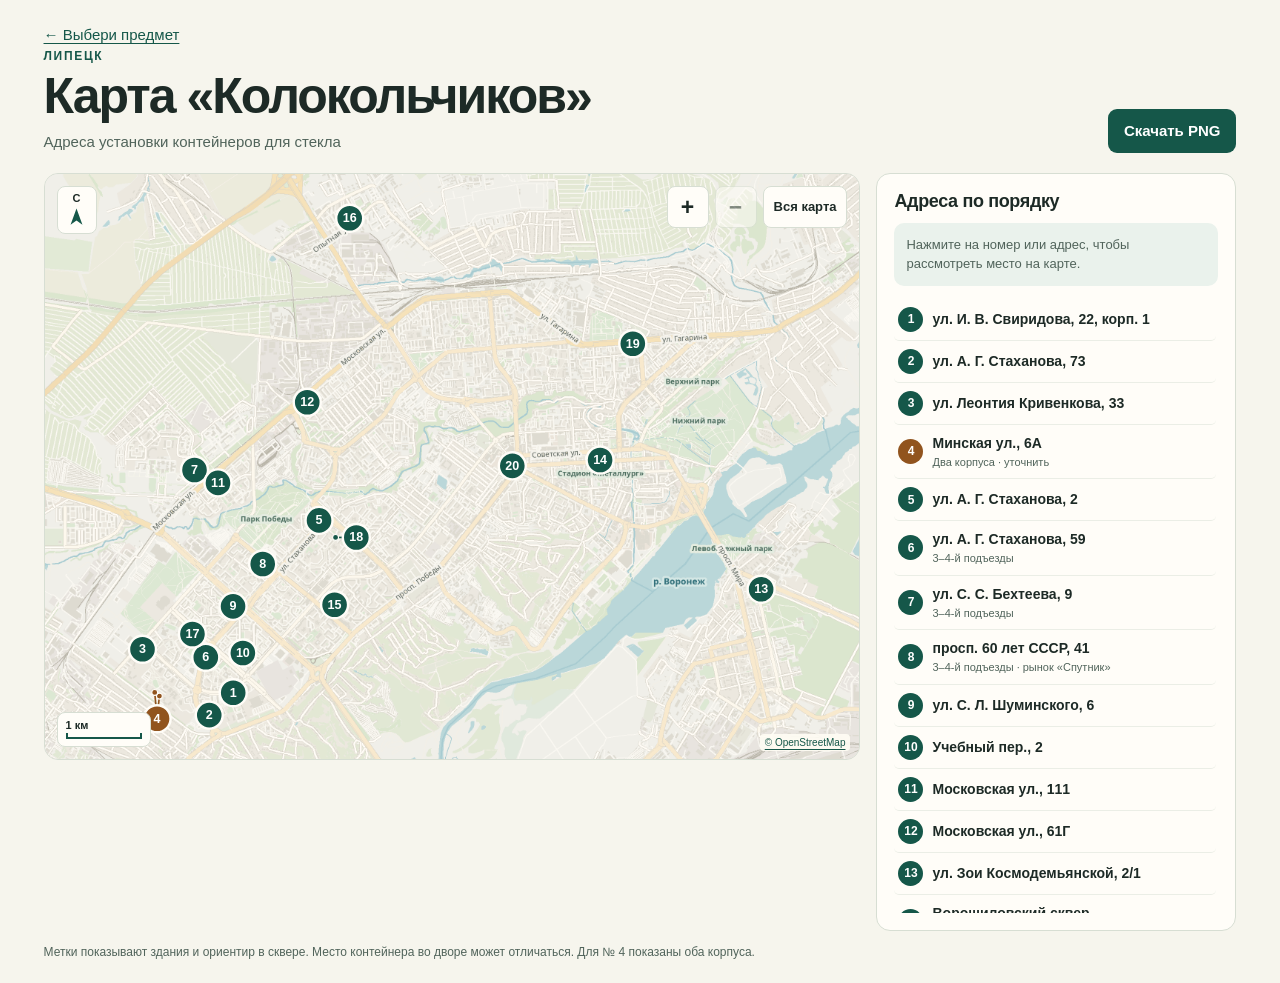
==== glass-map.html @ 1109a2d8 "Add Lipetsk glass container map and update social links" ====
<!doctype html>
<html lang="ru">
<head>
<meta charset="utf-8">
<meta name="viewport" content="width=device-width, initial-scale=1">
<title>Карта «Колокольчиков» · Липецк</title>
<style>
:root{color-scheme:light;--bg:#f6f5ed;--paper:#fffdf8;--ink:#1d2a26;--muted:#51645b;--green:#155749;--amber:#91541e;--border:#d7ded3;--soft:#eaf2ec}
*{box-sizing:border-box}
body{margin:0;background:var(--bg);color:var(--ink);font:15px/1.5 "Inter","Segoe UI",Arial,sans-serif}
button,a{touch-action:manipulation}
button{font:inherit;color:inherit;cursor:pointer}
a{color:var(--green);text-underline-offset:3px}
button:focus-visible,a:focus-visible,[tabindex]:focus-visible{outline:3px solid #21745a;outline-offset:3px}
header,main,footer{max-width:1550px;margin:auto;padding-inline:clamp(16px,3.4vw,48px)}
header{padding-top:24px;padding-bottom:20px;display:flex;justify-content:space-between;align-items:end;gap:16px}
.city{color:var(--green);font-size:12px;font-weight:800;letter-spacing:.14em;text-transform:uppercase}
h1{font-size:clamp(29px,4.2vw,50px);line-height:1.06;letter-spacing:-.04em;margin:5px 0 8px}
p{margin:0;color:var(--muted)}
.download{font-weight:720;text-decoration:none;display:inline-flex;padding:10px 16px;align-items:center;justify-content:center;min-height:44px;white-space:nowrap;border-radius:9px;background:var(--green);color:white;flex:none}
.download:hover{background:#0d463a}
main{display:grid;grid-template-columns:minmax(0,1fr) minmax(290px,360px);gap:16px;align-items:start}
.panel,.map{border:1px solid var(--border);border-radius:14px;background:var(--paper);overflow:hidden}
.map{position:relative;background:#f0efe9}
#map{display:block;width:100%;aspect-ratio:1100/790;touch-action:none;cursor:grab;user-select:none}
#map.dragging{cursor:grabbing}
.controls{position:absolute;top:12px;right:12px;display:flex;gap:6px;align-items:stretch}
.controls button{min-width:42px;min-height:42px;border-radius:8px;border:1px solid var(--border);background:var(--paper);font-weight:700}
.controls button.sign{font-size:23px;line-height:1}
.controls button:hover{background:var(--soft)}
.controls button:disabled{opacity:.5;cursor:default}
.controls button.all{padding-inline:10px;font-size:13px}
.north,.scale{position:absolute;pointer-events:none;background:var(--paper);border:1px solid var(--border);border-radius:8px;color:var(--ink)}
.north{left:12px;top:12px;width:40px;text-align:center;font-size:11px;font-weight:800;padding:3px 0}
.north svg{display:block;width:17px;height:20px;margin:0 auto 3px;fill:var(--green)}
.scale{bottom:12px;left:12px;padding:4px 8px 7px;font-size:11px;font-weight:720}
.scale span{display:block;height:6px;border:solid var(--green);border-width:0 2px 2px}
.basemap-credit{position:absolute;right:9px;bottom:8px;background:#fffdf5e8;padding:1px 5px;border-radius:4px;font-size:10px}
.marker{cursor:pointer;color:var(--green)}
.marker.uncertain{color:var(--amber)}
.marker .badge{fill:currentColor;stroke:var(--paper);stroke-width:2.5}
.marker text{fill:white;pointer-events:none;font-weight:750;font-size:13px;text-anchor:middle;dominant-baseline:central}
.marker line{stroke:currentColor;stroke-width:2.2}
.marker .anchor{stroke:var(--paper);stroke-width:1.5;fill:currentColor}
.marker.selected .badge,.marker:focus .badge{stroke:#ecd16c;stroke-width:4}
.panel{padding:17px;display:flex;flex-direction:column;max-height:min(770px,calc(100dvh - 142px))}
h2{font-size:18px;line-height:1.2;margin:0 0 10px;letter-spacing:-.02em}
.selected-card{border-radius:10px;background:var(--soft);padding:12px;margin-bottom:13px}
.selected-card h3{margin:0 0 2px;font-size:15px;line-height:1.4}
.selected-card p{font-size:13px}
.sources{margin:8px 0 0;padding:0;list-style:none;font-size:13px}
.sources a{display:inline-block;padding:3px 0}
.ordered{margin:0;padding:0 2px 0 0;list-style:none;overflow:auto;overscroll-behavior:contain;min-height:120px}
.addr{display:flex;width:100%;align-items:center;gap:9px;background:none;text-align:left;border:0;border-bottom:1px solid #ebeee6;padding:8px 4px;border-radius:5px}
.addr:hover,.addr[aria-pressed=true]{background:var(--soft)}
.addr:focus-visible{outline-offset:-2px}
.number{border-radius:100%;width:25px;height:25px;flex:none;display:grid;place-items:center;background:var(--green);color:white;font-size:12px;font-weight:800}
.number.alt{background:var(--amber)}
.addr strong{display:block;font-weight:620;font-size:14px}
.addr small{display:block;font-size:11px;color:var(--muted)}
footer{padding-top:12px;padding-bottom:22px;font-size:12px}
@media(max-width:820px){
 main{grid-template-columns:1fr}
 .panel{max-height:none}
 .ordered{min-height:0;overflow:visible}
 header{align-items:start}
}
@media(max-width:490px){
 header{display:block}
 .download{margin-top:12px}
 .controls{right:7px;top:7px}
 .controls button{min-width:35px;min-height:36px}
 .north{left:7px;top:7px;width:29px}
 p,body{font-size:14px}
 #map{aspect-ratio:1.13}
}
</style>
</head>
<body>
<header>
 <div>
  <a href="index.html#glass">← Выбери предмет</a>
  <div class="city">Липецк</div>
  <h1>Карта «Колокольчиков»</h1>
  <p>Адреса установки контейнеров для стекла</p>
 </div>
 <a class="download" href="assets/maps/glass-map-print.png" download="Lipetsk_Glass_Map.png">Скачать PNG</a>
</header>
<main>
 <section class="map" aria-label="Интерактивная карта">
  <svg id="map" xmlns="http://www.w3.org/2000/svg" viewBox="0 0 1100 790" role="group" aria-label="Карта Липецка с номерами из таблицы">
   <image href="assets/maps/lipetsk-basemap.png" x="0" y="0" width="1100" height="790"></image>
   <g id="markers"></g>
  </svg>
  <div class="north" aria-label="Север">С<svg viewBox="0 0 20 22" aria-hidden="true"><path d="M10 1 3 20l7-5 7 5z"></path></svg></div>
  <div class="controls" aria-label="Управление масштабом">
   <button type="button" class="sign" id="plus" aria-label="Приблизить">+</button>
   <button type="button" class="sign" id="minus" aria-label="Отдалить">−</button>
   <button type="button" class="all" id="reset">Вся карта</button>
  </div>
  <div class="scale" id="scale"><div></div><span></span></div>
  <a class="basemap-credit" href="https://www.openstreetmap.org/copyright" target="_blank" rel="noreferrer">© OpenStreetMap</a>
 </section>
 <section class="panel" aria-label="Список адресов">
  <h2>Адреса по порядку</h2>
  <div class="selected-card" id="selected" aria-live="polite">
   <p>Нажмите на номер или адрес, чтобы рассмотреть место на карте.</p>
  </div>
  <ol class="ordered" id="ordered"></ol>
 </section>
</main>
<footer>
 <p>Метки показывают здания и ориентир в сквере. Место контейнера во дворе может отличаться. Для № 4 показаны оба корпуса.</p>
</footer>
<noscript><p>Для интерактивной карты включите JavaScript. Изображение доступно по кнопке «Скачать PNG».</p></noscript>
<script>
"use strict";
const {entries,width,height,scale} = {"entries": [{"id": 1, "address": "ул. И. В. Свиридова, 22, корп. 1", "note": "", "coords": [[39.5184383, 52.575854500000005]], "targets": [[254.04, 700.13]], "links": [["Объект на OpenStreetMap", "https://www.openstreetmap.org/way/834590747"]], "badge": [254.04, 700.13]}, {"id": 2, "address": "ул. А. Г. Стаханова, 73", "note": "", "coords": [[39.51378645, 52.573210700000004]], "targets": [[221.7, 730.38]], "links": [["Объект на OpenStreetMap", "https://www.openstreetmap.org/way/1218992581"]], "badge": [221.7, 730.38]}, {"id": 3, "address": "ул. Леонтия Кривенкова, 33", "note": "", "coords": [[39.50083015, 52.5809736]], "targets": [[131.6, 641.56]], "links": [["Объект на OpenStreetMap", "https://www.openstreetmap.org/way/1369915680"]], "badge": [131.6, 641.56]}, {"id": 4, "address": "Минская ул., 6А", "note": "В таблице корпус не указан. У адреса два корпуса ЖК «Геометрия». Оба показаны на карте.", "coords": [[39.50410935, 52.57545184999999], [39.5031995, 52.575889849999996]], "targets": [[154.4, 704.74], [148.08, 699.73]], "links": [["Корпус 1 на OpenStreetMap", "https://www.openstreetmap.org/way/367088359"], ["Корпус 2 на OpenStreetMap", "https://www.openstreetmap.org/way/1154915536"], ["Адреса от застройщика", "https://odsk-group.ru/projects-finished?city=43"]], "badge": [151.24, 735.24]}, {"id": 5, "address": "ул. А. Г. Стаханова, 2", "note": "", "coords": [[39.53509569605636, 52.596174]], "targets": [[369.87, 467.58]], "links": [["Объект на OpenStreetMap", "https://www.openstreetmap.org/relation/17671521"]], "badge": [369.87, 467.58]}, {"id": 6, "address": "ул. А. Г. Стаханова, 59", "note": "В таблице указаны 3–4-й подъезды. Метка показывает здание.", "coords": [[39.51311669954184, 52.5800336]], "targets": [[217.04, 652.31]], "links": [["Объект на OpenStreetMap", "https://www.openstreetmap.org/relation/17716748"]], "badge": [217.04, 652.31]}, {"id": 7, "address": "ул. С. С. Бехтеева, 9", "note": "В таблице указаны 3–4-й подъезды. Метка показывает здание.", "coords": [[39.5109229, 52.6021128]], "targets": [[201.78, 399.59]], "links": [["Объект на OpenStreetMap", "https://www.openstreetmap.org/relation/17717199"]], "badge": [201.78, 399.59]}, {"id": 8, "address": "просп. 60 лет СССР, 41", "note": "В таблице указаны 3–4-й подъезды, ориентир — рынок «Спутник». Метка показывает здание.", "coords": [[39.5241638, 52.591031349999994]], "targets": [[293.86, 526.45]], "links": [["Объект на OpenStreetMap", "https://www.openstreetmap.org/way/93225649"]], "badge": [293.86, 526.45]}, {"id": 9, "address": "ул. С. Л. Шуминского, 6", "note": "", "coords": [[39.51840445, 52.58604135]], "targets": [[253.81, 583.56]], "links": [["Объект на OpenStreetMap", "https://www.openstreetmap.org/way/180227662"]], "badge": [253.81, 583.56]}, {"id": 10, "address": "Учебный пер., 2", "note": "", "coords": [[39.520311500000005, 52.580544200000006]], "targets": [[267.07, 646.47]], "links": [["Объект на OpenStreetMap", "https://www.openstreetmap.org/way/370488552"]], "badge": [267.07, 646.47]}, {"id": 11, "address": "Московская ул., 111", "note": "", "coords": [[39.51547975, 52.60059765]], "targets": [[233.47, 416.94]], "links": [["Объект на OpenStreetMap", "https://www.openstreetmap.org/way/93217052"]], "badge": [233.47, 416.94]}, {"id": 12, "address": "Московская ул., 61Г", "note": "", "coords": [[39.53280515, 52.61010675]], "targets": [[353.94, 308.06]], "links": [["Объект на OpenStreetMap", "https://www.openstreetmap.org/way/86952848"]], "badge": [353.94, 308.06]}, {"id": 13, "address": "ул. Зои Космодемьянской, 2/1", "note": "", "coords": [[39.620914, 52.588061]], "targets": [[966.62, 560.44]], "links": [["Объект на OpenStreetMap", "https://www.openstreetmap.org/relation/6604559"], ["Адрес и метка на карте", "https://www.mirkvartir.ru/373478807/"]], "badge": [966.62, 560.44]}, {"id": 14, "address": "Ворошиловский сквер", "note": "Сквер у стадиона «Металлург». Ориентир в сквере — памятник Алексею Хренникову.", "coords": [[39.5896543, 52.6032955]], "targets": [[749.25, 386.05]], "links": [["Памятник в сквере на OpenStreetMap", "https://www.openstreetmap.org/node/13012010168"], ["Расположение сквера в постановлении администрации", "https://base.garant.ru/73226885/"]], "badge": [749.25, 386.05]}, {"id": 15, "address": "просп. 60 лет СССР, 16", "note": "", "coords": [[39.538114050000004, 52.586235450000004]], "targets": [[390.86, 581.34]], "links": [["Объект на OpenStreetMap", "https://www.openstreetmap.org/way/93182630"]], "badge": [390.86, 581.34]}, {"id": 16, "address": "Опытная ул., 17Б", "note": "", "coords": [[39.541049, 52.63179345]], "targets": [[411.27, 59.65]], "links": [["Объект на OpenStreetMap", "https://www.openstreetmap.org/way/834559682"]], "badge": [411.27, 59.65]}, {"id": 17, "address": "ул. Эдуарда Белана, 10", "note": "", "coords": [[39.51052755, 52.58278235]], "targets": [[199.03, 620.86]], "links": [["Объект на OpenStreetMap", "https://www.openstreetmap.org/way/201095770"]], "badge": [199.03, 620.86]}, {"id": 18, "address": "ул. Водопьянова, 25", "note": "", "coords": [[39.53830445, 52.594164750000004]], "targets": [[392.18, 490.58]], "links": [["Объект на OpenStreetMap", "https://www.openstreetmap.org/way/93185145"]], "badge": [420.18, 490.58]}, {"id": 19, "address": "ул. Гагарина, 35", "note": "Ориентир из таблицы — магазин «Кристалл».", "coords": [[39.596004, 52.616996]], "targets": [[793.4, 229.16]], "links": [["Объект на OpenStreetMap", "https://www.openstreetmap.org/way/147637522"], ["Здание в Яндекс Картах", "https://yandex.com/maps/9/lipetsk/house/Z0AYcw5mSUUDQFtofXpwd3VqYQ%3D%3D/"]], "badge": [793.4, 229.16]}, {"id": 20, "address": "пл. Победы, 3А", "note": "Ориентир из таблицы — Центральный рынок.", "coords": [[39.572612, 52.602609]], "targets": [[630.75, 393.91]], "links": [["Объект на OpenStreetMap", "https://www.openstreetmap.org/relation/13601965"], ["Здание в Яндекс Картах", "https://yandex.com/maps/9/lipetsk/house/ploshchad_pobedy_3a/Z0AYcwBiT0QFQFtofXpxc3pjbA%3D%3D/"]], "badge": [630.75, 393.91]}], "width": 1100, "height": 790, "scale": 102.85056374997312};
const map = document.getElementById("map");
const markers = document.getElementById("markers");
const ordered = document.getElementById("ordered");
const selected = document.getElementById("selected");
const scaleBar = document.getElementById("scale");
const plus = document.getElementById("plus");
const minus = document.getElementById("minus");
const SVG_NS = "http://www.w3.org/2000/svg";
const maxZoom = 6.5;
const bounds = {x:0,y:0,w:width,h:height};
let view = {...bounds};

function svg(tag,attrs,parent) {
 const element = document.createElementNS(SVG_NS,tag);
 for (const [name,value] of Object.entries(attrs)) element.setAttribute(name,value);
 parent.append(element);
 return element;
}
function html(tag,value,parent,className) {
 const element=document.createElement(tag);
 if (value) element.textContent=value;
 if (className) element.className=className;
 parent.append(element);
 return element;
}
const notes = {4:"Два корпуса · уточнить",6:"3–4-й подъезды",7:"3–4-й подъезды",8:"3–4-й подъезды · рынок «Спутник»",14:"У стадиона «Металлург»"};
for (const e of entries) {
 const [x,y] = e.badge;
 const marker = svg("g",{"class":"marker"+(e.id===4?" uncertain":""),"aria-label":e.id+". "+e.address,
   "aria-pressed":"false","tabindex":0,"role":"button"},markers);
 svg("title",{},marker).textContent=e.id+". "+e.address;
 for (const [a,b] of e.targets) {
  if (Math.hypot(x-a,y-b)>3) {
   svg("line",{x1:a,y1:b,x2:x,y2:y},marker);
   svg("circle",{"cx":a,"cy":b,"r":4,"class":"anchor"},marker);
  }
 }
 const badge = svg("g",{transform:"translate("+x+" "+y+")"},marker);
 svg("circle",{cx:0,cy:0,r:14,"class":"badge"},badge);
 svg("text",{x:0,y:0,"aria-hidden":"true"},badge).textContent=e.id;
 e.badgeElement=badge;
 marker.addEventListener("click", () => choose(e));
 marker.addEventListener("keydown", event => {
  if (!["Enter"," "].includes(event.key)) return;
  event.preventDefault();
  choose(e);
 });
 const li=html("li","",ordered);
 const button=html("button","",li,"addr");
 button.type="button";
 button.setAttribute("aria-pressed","false");
 html("span",e.id,button,"number"+(e.id===4?" alt":""));
 const title=html("span","",button);
 html("strong",e.address,title);
 if (notes[e.id]) html("small",notes[e.id],title);
 button.addEventListener("click",()=>{
  choose(e);
  if(matchMedia("(max-width:820px)").matches) map.parentElement.scrollIntoView({block:"start"});
 });
 e.marker=marker;
 e.button=button;
}
function choose(entry) {
 for (const e of entries) {
  e.marker.classList.toggle("selected",e===entry);
  e.marker.setAttribute("aria-pressed",String(e===entry));
  e.button.setAttribute("aria-pressed",String(e===entry));
 }
 selected.replaceChildren();
 html("h3",entry.id+". "+entry.address,selected);
 if(entry.note) html("p",entry.note,selected);
 const links=html("ul","",selected,"sources");
 for (const [label,url] of entry.links) {
  const a=html("a",label,html("li","",links));
  a.href=url;
  a.target="_blank";
  a.rel="noopener noreferrer";
 }
 const [x,y]=entry.targets.reduce(([x,y],[a,b])=>[x+a/entry.targets.length,y+b/entry.targets.length],[0,0]);
 zoomTo(Math.max(3.5,width/view.w), x,y);
}
function limit(value,min,max) {return Math.min(Math.max(value,min),max)}
function render(next) {
 view={...next,x:limit(next.x,0,width-next.w),y:limit(next.y,0,height-next.h)};
 map.setAttribute("viewBox",[view.x,view.y,view.w,view.h].join(" "));
 plus.disabled=width/view.w>=maxZoom-0.01;
 minus.disabled=width/view.w<=1.01;
 const realScale=Math.min(map.clientWidth/view.w,map.clientHeight/view.h);
 const targetSize=matchMedia("(max-width:490px)").matches?20:27;
 const factor=limit(targetSize/(28*realScale),0.11,1.85);
 for (const e of entries) e.badgeElement.setAttribute("transform",
     "translate("+e.badge.join(" ")+") scale("+factor+")");
 const bar=scale*realScale;
 const km=[2,1,0.5,0.25,0.1,0.05].find(value=>value*bar<=108)??0.05;
 scaleBar.firstElementChild.textContent=km<1?Math.round(km*1000)+" м":km+" км";
 scaleBar.lastElementChild.style.width=Math.max(12,bar*km)+"px";
}
function zoomTo(z,x,y,fx=0.5,fy=0.5) {
 const zoom=limit(z,1,maxZoom);
 const w=width/zoom;
 const h=height/zoom;
 render({x:x-fx*w,y:y-fy*h,w,h});
}
function zoomRelative(mult) {zoomTo(width/view.w*mult,view.x+view.w/2,view.y+view.h/2)}
function point(clientX,clientY) {
 const pos=map.createSVGPoint();
 pos.x=clientX;
 pos.y=clientY;
 return pos.matrixTransform(map.getScreenCTM().inverse());
}
plus.addEventListener("click",()=>zoomRelative(1.55));
minus.addEventListener("click",()=>zoomRelative(1/1.55));
document.getElementById("reset").addEventListener("click",()=>render(bounds));
map.addEventListener("wheel",event=>{
 if(!event.ctrlKey&&!event.metaKey) return;
 event.preventDefault();
 const {x,y}=point(event.clientX,event.clientY);
 zoomTo(width/view.w*(event.deltaY<0?1.18:1/1.18),x,y,(x-view.x)/view.w,(y-view.y)/view.h);
},{passive:false});
let fingers=new Map();
let start=null;
let moved=false;
function restart() {
 const contacts=[...fingers.values()];
 if (!contacts.length) return;
 const [a,b]=contacts;
 const mid=b?[(a.x+b.x)/2,(a.y+b.y)/2]:[a.x,a.y];
 const anchor=point(...mid);
 start={mid,anchor,view:{...view},distance:b?Math.hypot(a.x-b.x,a.y-b.y):null};
}
map.addEventListener("pointerdown",event=>{
 if (event.button!==0) return;
 if (!fingers.size) moved=false;
 if (fingers.size>=2) return;
 fingers.set(event.pointerId,{x:event.clientX,y:event.clientY});
 restart();
});
map.addEventListener("pointermove",event=>{
 if(!fingers.has(event.pointerId)||!start) return;
 fingers.set(event.pointerId,{x:event.clientX,y:event.clientY});
 const [a,b]=[...fingers.values()];
 const mid=b?[(a.x+b.x)/2,(a.y+b.y)/2]:[a.x,a.y];
 const dx=mid[0]-start.mid[0];
 const dy=mid[1]-start.mid[1];
 if (!b&&!moved&&Math.hypot(dx,dy)<5) return;
 moved=true;
 if(!map.hasPointerCapture(event.pointerId)) map.setPointerCapture(event.pointerId);
 map.classList.add("dragging");
 const zoom=width/start.view.w;
 const z=limit(b&&start.distance?zoom*Math.hypot(a.x-b.x,a.y-b.y)/start.distance:zoom,1,maxZoom);
 const w=width/z;
 const h=height/z;
 const nextScale=Math.min(map.clientWidth/w,map.clientHeight/h);
 render({x:start.anchor.x-(start.anchor.x-start.view.x)*w/start.view.w-dx/nextScale,
         y:start.anchor.y-(start.anchor.y-start.view.y)*h/start.view.h-dy/nextScale,w,h});
});
function release(event) {
 if(!fingers.delete(event.pointerId)) return;
 if(fingers.size) restart();
 else {
  start=null;
  map.classList.remove("dragging");
 }
}
window.addEventListener("pointerup",release);
window.addEventListener("pointercancel",release);
map.addEventListener("click",event=>{if(moved){event.stopPropagation();moved=false;}},true);
new ResizeObserver(()=>render(view)).observe(map);
render(view);
</script>
</body>
</html>
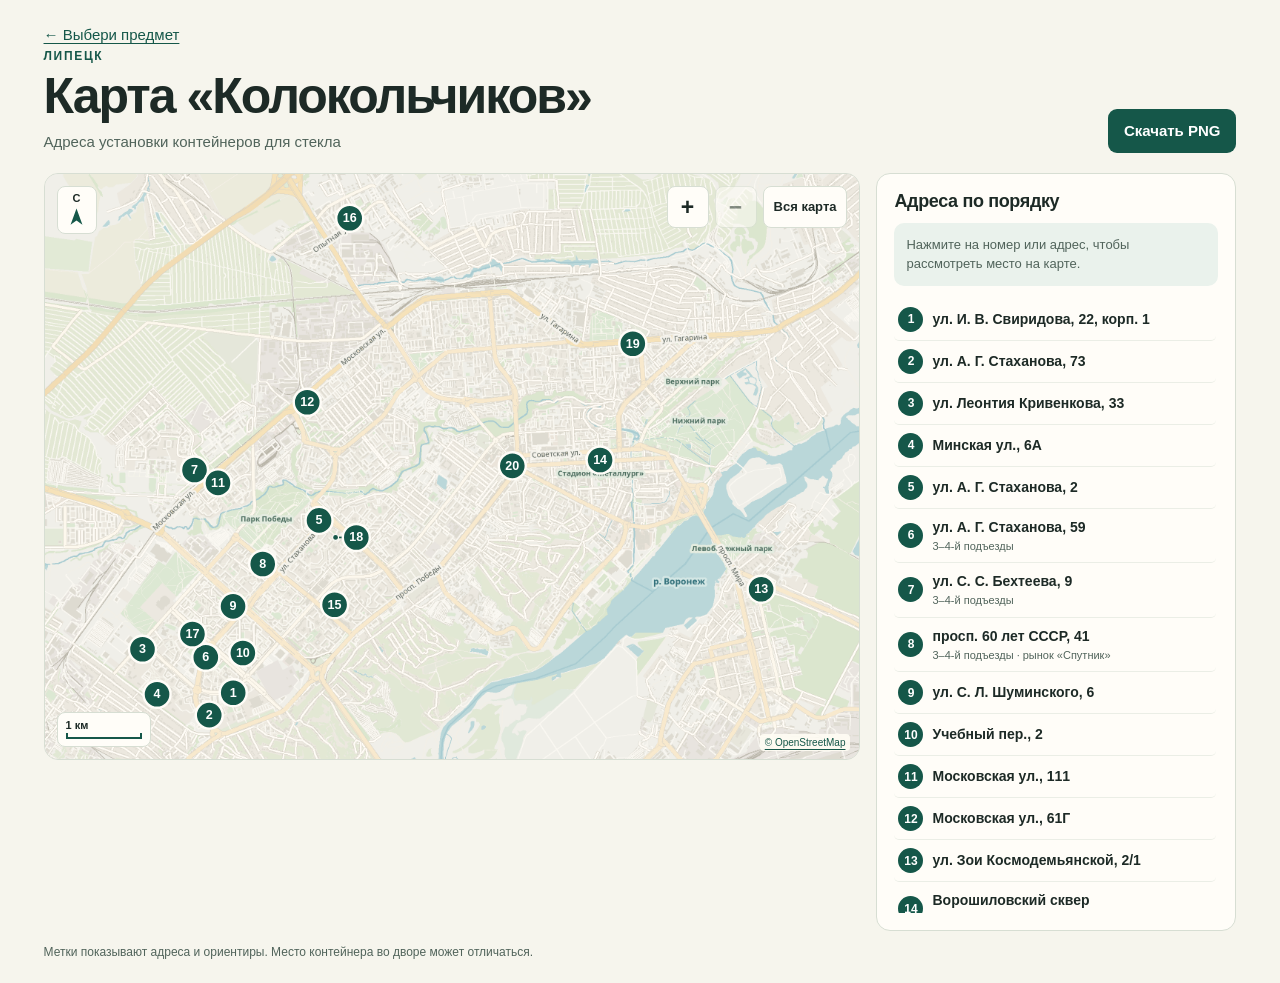
==== commit a54b9a41: "Show one glass collection marker at Minskaya 6A" ====
--- a/glass-map.html
+++ b/glass-map.html
@@ -5,7 +5,7 @@
 <meta name="viewport" content="width=device-width, initial-scale=1">
 <title>Карта «Колокольчиков» · Липецк</title>
 <style>
-:root{color-scheme:light;--bg:#f6f5ed;--paper:#fffdf8;--ink:#1d2a26;--muted:#51645b;--green:#155749;--amber:#91541e;--border:#d7ded3;--soft:#eaf2ec}
+:root{color-scheme:light;--bg:#f6f5ed;--paper:#fffdf8;--ink:#1d2a26;--muted:#51645b;--green:#155749;--border:#d7ded3;--soft:#eaf2ec}
 *{box-sizing:border-box}
 body{margin:0;background:var(--bg);color:var(--ink);font:15px/1.5 "Inter","Segoe UI",Arial,sans-serif}
 button,a{touch-action:manipulation}
@@ -37,7 +37,6 @@
 .scale span{display:block;height:6px;border:solid var(--green);border-width:0 2px 2px}
 .basemap-credit{position:absolute;right:9px;bottom:8px;background:#fffdf5e8;padding:1px 5px;border-radius:4px;font-size:10px}
 .marker{cursor:pointer;color:var(--green)}
-.marker.uncertain{color:var(--amber)}
 .marker .badge{fill:currentColor;stroke:var(--paper);stroke-width:2.5}
 .marker text{fill:white;pointer-events:none;font-weight:750;font-size:13px;text-anchor:middle;dominant-baseline:central}
 .marker line{stroke:currentColor;stroke-width:2.2}
@@ -55,7 +54,6 @@
 .addr:hover,.addr[aria-pressed=true]{background:var(--soft)}
 .addr:focus-visible{outline-offset:-2px}
 .number{border-radius:100%;width:25px;height:25px;flex:none;display:grid;place-items:center;background:var(--green);color:white;font-size:12px;font-weight:800}
-.number.alt{background:var(--amber)}
 .addr strong{display:block;font-weight:620;font-size:14px}
 .addr small{display:block;font-size:11px;color:var(--muted)}
 footer{padding-top:12px;padding-bottom:22px;font-size:12px}
@@ -84,7 +82,7 @@
   <h1>Карта «Колокольчиков»</h1>
   <p>Адреса установки контейнеров для стекла</p>
  </div>
- <a class="download" href="assets/maps/glass-map-print.png" download="Lipetsk_Glass_Map.png">Скачать PNG</a>
+ <a class="download" href="assets/maps/glass-map-print.png?v=2" download="Lipetsk_Glass_Map.png">Скачать PNG</a>
 </header>
 <main>
  <section class="map" aria-label="Интерактивная карта">
@@ -110,12 +108,12 @@
  </section>
 </main>
 <footer>
- <p>Метки показывают здания и ориентир в сквере. Место контейнера во дворе может отличаться. Для № 4 показаны оба корпуса.</p>
+ <p>Метки показывают адреса и ориентиры. Место контейнера во дворе может отличаться.</p>
 </footer>
 <noscript><p>Для интерактивной карты включите JavaScript. Изображение доступно по кнопке «Скачать PNG».</p></noscript>
 <script>
 "use strict";
-const {entries,width,height,scale} = {"entries": [{"id": 1, "address": "ул. И. В. Свиридова, 22, корп. 1", "note": "", "coords": [[39.5184383, 52.575854500000005]], "targets": [[254.04, 700.13]], "links": [["Объект на OpenStreetMap", "https://www.openstreetmap.org/way/834590747"]], "badge": [254.04, 700.13]}, {"id": 2, "address": "ул. А. Г. Стаханова, 73", "note": "", "coords": [[39.51378645, 52.573210700000004]], "targets": [[221.7, 730.38]], "links": [["Объект на OpenStreetMap", "https://www.openstreetmap.org/way/1218992581"]], "badge": [221.7, 730.38]}, {"id": 3, "address": "ул. Леонтия Кривенкова, 33", "note": "", "coords": [[39.50083015, 52.5809736]], "targets": [[131.6, 641.56]], "links": [["Объект на OpenStreetMap", "https://www.openstreetmap.org/way/1369915680"]], "badge": [131.6, 641.56]}, {"id": 4, "address": "Минская ул., 6А", "note": "В таблице корпус не указан. У адреса два корпуса ЖК «Геометрия». Оба показаны на карте.", "coords": [[39.50410935, 52.57545184999999], [39.5031995, 52.575889849999996]], "targets": [[154.4, 704.74], [148.08, 699.73]], "links": [["Корпус 1 на OpenStreetMap", "https://www.openstreetmap.org/way/367088359"], ["Корпус 2 на OpenStreetMap", "https://www.openstreetmap.org/way/1154915536"], ["Адреса от застройщика", "https://odsk-group.ru/projects-finished?city=43"]], "badge": [151.24, 735.24]}, {"id": 5, "address": "ул. А. Г. Стаханова, 2", "note": "", "coords": [[39.53509569605636, 52.596174]], "targets": [[369.87, 467.58]], "links": [["Объект на OpenStreetMap", "https://www.openstreetmap.org/relation/17671521"]], "badge": [369.87, 467.58]}, {"id": 6, "address": "ул. А. Г. Стаханова, 59", "note": "В таблице указаны 3–4-й подъезды. Метка показывает здание.", "coords": [[39.51311669954184, 52.5800336]], "targets": [[217.04, 652.31]], "links": [["Объект на OpenStreetMap", "https://www.openstreetmap.org/relation/17716748"]], "badge": [217.04, 652.31]}, {"id": 7, "address": "ул. С. С. Бехтеева, 9", "note": "В таблице указаны 3–4-й подъезды. Метка показывает здание.", "coords": [[39.5109229, 52.6021128]], "targets": [[201.78, 399.59]], "links": [["Объект на OpenStreetMap", "https://www.openstreetmap.org/relation/17717199"]], "badge": [201.78, 399.59]}, {"id": 8, "address": "просп. 60 лет СССР, 41", "note": "В таблице указаны 3–4-й подъезды, ориентир — рынок «Спутник». Метка показывает здание.", "coords": [[39.5241638, 52.591031349999994]], "targets": [[293.86, 526.45]], "links": [["Объект на OpenStreetMap", "https://www.openstreetmap.org/way/93225649"]], "badge": [293.86, 526.45]}, {"id": 9, "address": "ул. С. Л. Шуминского, 6", "note": "", "coords": [[39.51840445, 52.58604135]], "targets": [[253.81, 583.56]], "links": [["Объект на OpenStreetMap", "https://www.openstreetmap.org/way/180227662"]], "badge": [253.81, 583.56]}, {"id": 10, "address": "Учебный пер., 2", "note": "", "coords": [[39.520311500000005, 52.580544200000006]], "targets": [[267.07, 646.47]], "links": [["Объект на OpenStreetMap", "https://www.openstreetmap.org/way/370488552"]], "badge": [267.07, 646.47]}, {"id": 11, "address": "Московская ул., 111", "note": "", "coords": [[39.51547975, 52.60059765]], "targets": [[233.47, 416.94]], "links": [["Объект на OpenStreetMap", "https://www.openstreetmap.org/way/93217052"]], "badge": [233.47, 416.94]}, {"id": 12, "address": "Московская ул., 61Г", "note": "", "coords": [[39.53280515, 52.61010675]], "targets": [[353.94, 308.06]], "links": [["Объект на OpenStreetMap", "https://www.openstreetmap.org/way/86952848"]], "badge": [353.94, 308.06]}, {"id": 13, "address": "ул. Зои Космодемьянской, 2/1", "note": "", "coords": [[39.620914, 52.588061]], "targets": [[966.62, 560.44]], "links": [["Объект на OpenStreetMap", "https://www.openstreetmap.org/relation/6604559"], ["Адрес и метка на карте", "https://www.mirkvartir.ru/373478807/"]], "badge": [966.62, 560.44]}, {"id": 14, "address": "Ворошиловский сквер", "note": "Сквер у стадиона «Металлург». Ориентир в сквере — памятник Алексею Хренникову.", "coords": [[39.5896543, 52.6032955]], "targets": [[749.25, 386.05]], "links": [["Памятник в сквере на OpenStreetMap", "https://www.openstreetmap.org/node/13012010168"], ["Расположение сквера в постановлении администрации", "https://base.garant.ru/73226885/"]], "badge": [749.25, 386.05]}, {"id": 15, "address": "просп. 60 лет СССР, 16", "note": "", "coords": [[39.538114050000004, 52.586235450000004]], "targets": [[390.86, 581.34]], "links": [["Объект на OpenStreetMap", "https://www.openstreetmap.org/way/93182630"]], "badge": [390.86, 581.34]}, {"id": 16, "address": "Опытная ул., 17Б", "note": "", "coords": [[39.541049, 52.63179345]], "targets": [[411.27, 59.65]], "links": [["Объект на OpenStreetMap", "https://www.openstreetmap.org/way/834559682"]], "badge": [411.27, 59.65]}, {"id": 17, "address": "ул. Эдуарда Белана, 10", "note": "", "coords": [[39.51052755, 52.58278235]], "targets": [[199.03, 620.86]], "links": [["Объект на OpenStreetMap", "https://www.openstreetmap.org/way/201095770"]], "badge": [199.03, 620.86]}, {"id": 18, "address": "ул. Водопьянова, 25", "note": "", "coords": [[39.53830445, 52.594164750000004]], "targets": [[392.18, 490.58]], "links": [["Объект на OpenStreetMap", "https://www.openstreetmap.org/way/93185145"]], "badge": [420.18, 490.58]}, {"id": 19, "address": "ул. Гагарина, 35", "note": "Ориентир из таблицы — магазин «Кристалл».", "coords": [[39.596004, 52.616996]], "targets": [[793.4, 229.16]], "links": [["Объект на OpenStreetMap", "https://www.openstreetmap.org/way/147637522"], ["Здание в Яндекс Картах", "https://yandex.com/maps/9/lipetsk/house/Z0AYcw5mSUUDQFtofXpwd3VqYQ%3D%3D/"]], "badge": [793.4, 229.16]}, {"id": 20, "address": "пл. Победы, 3А", "note": "Ориентир из таблицы — Центральный рынок.", "coords": [[39.572612, 52.602609]], "targets": [[630.75, 393.91]], "links": [["Объект на OpenStreetMap", "https://www.openstreetmap.org/relation/13601965"], ["Здание в Яндекс Картах", "https://yandex.com/maps/9/lipetsk/house/ploshchad_pobedy_3a/Z0AYcwBiT0QFQFtofXpxc3pjbA%3D%3D/"]], "badge": [630.75, 393.91]}], "width": 1100, "height": 790, "scale": 102.85056374997312};
+const {entries,width,height,scale} = {"entries": [{"id": 1, "address": "ул. И. В. Свиридова, 22, корп. 1", "note": "", "coords": [[39.5184383, 52.575854500000005]], "targets": [[254.04, 700.13]], "links": [["Объект на OpenStreetMap", "https://www.openstreetmap.org/way/834590747"]], "badge": [254.04, 700.13]}, {"id": 2, "address": "ул. А. Г. Стаханова, 73", "note": "", "coords": [[39.51378645, 52.573210700000004]], "targets": [[221.7, 730.38]], "links": [["Объект на OpenStreetMap", "https://www.openstreetmap.org/way/1218992581"]], "badge": [221.7, 730.38]}, {"id": 3, "address": "ул. Леонтия Кривенкова, 33", "note": "", "coords": [[39.50083015, 52.5809736]], "targets": [[131.6, 641.56]], "links": [["Объект на OpenStreetMap", "https://www.openstreetmap.org/way/1369915680"]], "badge": [131.6, 641.56]}, {"id": 4, "address": "Минская ул., 6А", "note": "", "coords": [[39.5036544, 52.5756708]], "targets": [[151.24, 702.24]], "links": [], "badge": [151.24, 702.24]}, {"id": 5, "address": "ул. А. Г. Стаханова, 2", "note": "", "coords": [[39.53509569605636, 52.596174]], "targets": [[369.87, 467.58]], "links": [["Объект на OpenStreetMap", "https://www.openstreetmap.org/relation/17671521"]], "badge": [369.87, 467.58]}, {"id": 6, "address": "ул. А. Г. Стаханова, 59", "note": "В таблице указаны 3–4-й подъезды. Метка показывает здание.", "coords": [[39.51311669954184, 52.5800336]], "targets": [[217.04, 652.31]], "links": [["Объект на OpenStreetMap", "https://www.openstreetmap.org/relation/17716748"]], "badge": [217.04, 652.31]}, {"id": 7, "address": "ул. С. С. Бехтеева, 9", "note": "В таблице указаны 3–4-й подъезды. Метка показывает здание.", "coords": [[39.5109229, 52.6021128]], "targets": [[201.78, 399.59]], "links": [["Объект на OpenStreetMap", "https://www.openstreetmap.org/relation/17717199"]], "badge": [201.78, 399.59]}, {"id": 8, "address": "просп. 60 лет СССР, 41", "note": "В таблице указаны 3–4-й подъезды, ориентир — рынок «Спутник». Метка показывает здание.", "coords": [[39.5241638, 52.591031349999994]], "targets": [[293.86, 526.45]], "links": [["Объект на OpenStreetMap", "https://www.openstreetmap.org/way/93225649"]], "badge": [293.86, 526.45]}, {"id": 9, "address": "ул. С. Л. Шуминского, 6", "note": "", "coords": [[39.51840445, 52.58604135]], "targets": [[253.81, 583.56]], "links": [["Объект на OpenStreetMap", "https://www.openstreetmap.org/way/180227662"]], "badge": [253.81, 583.56]}, {"id": 10, "address": "Учебный пер., 2", "note": "", "coords": [[39.520311500000005, 52.580544200000006]], "targets": [[267.07, 646.47]], "links": [["Объект на OpenStreetMap", "https://www.openstreetmap.org/way/370488552"]], "badge": [267.07, 646.47]}, {"id": 11, "address": "Московская ул., 111", "note": "", "coords": [[39.51547975, 52.60059765]], "targets": [[233.47, 416.94]], "links": [["Объект на OpenStreetMap", "https://www.openstreetmap.org/way/93217052"]], "badge": [233.47, 416.94]}, {"id": 12, "address": "Московская ул., 61Г", "note": "", "coords": [[39.53280515, 52.61010675]], "targets": [[353.94, 308.06]], "links": [["Объект на OpenStreetMap", "https://www.openstreetmap.org/way/86952848"]], "badge": [353.94, 308.06]}, {"id": 13, "address": "ул. Зои Космодемьянской, 2/1", "note": "", "coords": [[39.620914, 52.588061]], "targets": [[966.62, 560.44]], "links": [["Объект на OpenStreetMap", "https://www.openstreetmap.org/relation/6604559"], ["Адрес и метка на карте", "https://www.mirkvartir.ru/373478807/"]], "badge": [966.62, 560.44]}, {"id": 14, "address": "Ворошиловский сквер", "note": "Сквер у стадиона «Металлург». Ориентир в сквере — памятник Алексею Хренникову.", "coords": [[39.5896543, 52.6032955]], "targets": [[749.25, 386.05]], "links": [["Памятник в сквере на OpenStreetMap", "https://www.openstreetmap.org/node/13012010168"], ["Расположение сквера в постановлении администрации", "https://base.garant.ru/73226885/"]], "badge": [749.25, 386.05]}, {"id": 15, "address": "просп. 60 лет СССР, 16", "note": "", "coords": [[39.538114050000004, 52.586235450000004]], "targets": [[390.86, 581.34]], "links": [["Объект на OpenStreetMap", "https://www.openstreetmap.org/way/93182630"]], "badge": [390.86, 581.34]}, {"id": 16, "address": "Опытная ул., 17Б", "note": "", "coords": [[39.541049, 52.63179345]], "targets": [[411.27, 59.65]], "links": [["Объект на OpenStreetMap", "https://www.openstreetmap.org/way/834559682"]], "badge": [411.27, 59.65]}, {"id": 17, "address": "ул. Эдуарда Белана, 10", "note": "", "coords": [[39.51052755, 52.58278235]], "targets": [[199.03, 620.86]], "links": [["Объект на OpenStreetMap", "https://www.openstreetmap.org/way/201095770"]], "badge": [199.03, 620.86]}, {"id": 18, "address": "ул. Водопьянова, 25", "note": "", "coords": [[39.53830445, 52.594164750000004]], "targets": [[392.18, 490.58]], "links": [["Объект на OpenStreetMap", "https://www.openstreetmap.org/way/93185145"]], "badge": [420.18, 490.58]}, {"id": 19, "address": "ул. Гагарина, 35", "note": "Ориентир из таблицы — магазин «Кристалл».", "coords": [[39.596004, 52.616996]], "targets": [[793.4, 229.16]], "links": [["Объект на OpenStreetMap", "https://www.openstreetmap.org/way/147637522"], ["Здание в Яндекс Картах", "https://yandex.com/maps/9/lipetsk/house/Z0AYcw5mSUUDQFtofXpwd3VqYQ%3D%3D/"]], "badge": [793.4, 229.16]}, {"id": 20, "address": "пл. Победы, 3А", "note": "Ориентир из таблицы — Центральный рынок.", "coords": [[39.572612, 52.602609]], "targets": [[630.75, 393.91]], "links": [["Объект на OpenStreetMap", "https://www.openstreetmap.org/relation/13601965"], ["Здание в Яндекс Картах", "https://yandex.com/maps/9/lipetsk/house/ploshchad_pobedy_3a/Z0AYcwBiT0QFQFtofXpxc3pjbA%3D%3D/"]], "badge": [630.75, 393.91]}], "width": 1100, "height": 790, "scale": 102.85056374997312};
 const map = document.getElementById("map");
 const markers = document.getElementById("markers");
 const ordered = document.getElementById("ordered");
@@ -141,10 +139,10 @@
  parent.append(element);
  return element;
 }
-const notes = {4:"Два корпуса · уточнить",6:"3–4-й подъезды",7:"3–4-й подъезды",8:"3–4-й подъезды · рынок «Спутник»",14:"У стадиона «Металлург»"};
+const notes = {6:"3–4-й подъезды",7:"3–4-й подъезды",8:"3–4-й подъезды · рынок «Спутник»",14:"У стадиона «Металлург»"};
 for (const e of entries) {
  const [x,y] = e.badge;
- const marker = svg("g",{"class":"marker"+(e.id===4?" uncertain":""),"aria-label":e.id+". "+e.address,
+ const marker = svg("g",{"class":"marker","aria-label":e.id+". "+e.address,
    "aria-pressed":"false","tabindex":0,"role":"button"},markers);
  svg("title",{},marker).textContent=e.id+". "+e.address;
  for (const [a,b] of e.targets) {
@@ -167,7 +165,7 @@
  const button=html("button","",li,"addr");
  button.type="button";
  button.setAttribute("aria-pressed","false");
- html("span",e.id,button,"number"+(e.id===4?" alt":""));
+ html("span",e.id,button,"number");
  const title=html("span","",button);
  html("strong",e.address,title);
  if (notes[e.id]) html("small",notes[e.id],title);
@@ -187,12 +185,14 @@
  selected.replaceChildren();
  html("h3",entry.id+". "+entry.address,selected);
  if(entry.note) html("p",entry.note,selected);
- const links=html("ul","",selected,"sources");
- for (const [label,url] of entry.links) {
-  const a=html("a",label,html("li","",links));
-  a.href=url;
-  a.target="_blank";
-  a.rel="noopener noreferrer";
+ if (entry.links.length) {
+  const links=html("ul","",selected,"sources");
+  for (const [label,url] of entry.links) {
+   const a=html("a",label,html("li","",links));
+   a.href=url;
+   a.target="_blank";
+   a.rel="noopener noreferrer";
+  }
  }
  const [x,y]=entry.targets.reduce(([x,y],[a,b])=>[x+a/entry.targets.length,y+b/entry.targets.length],[0,0]);
  zoomTo(Math.max(3.5,width/view.w), x,y);
